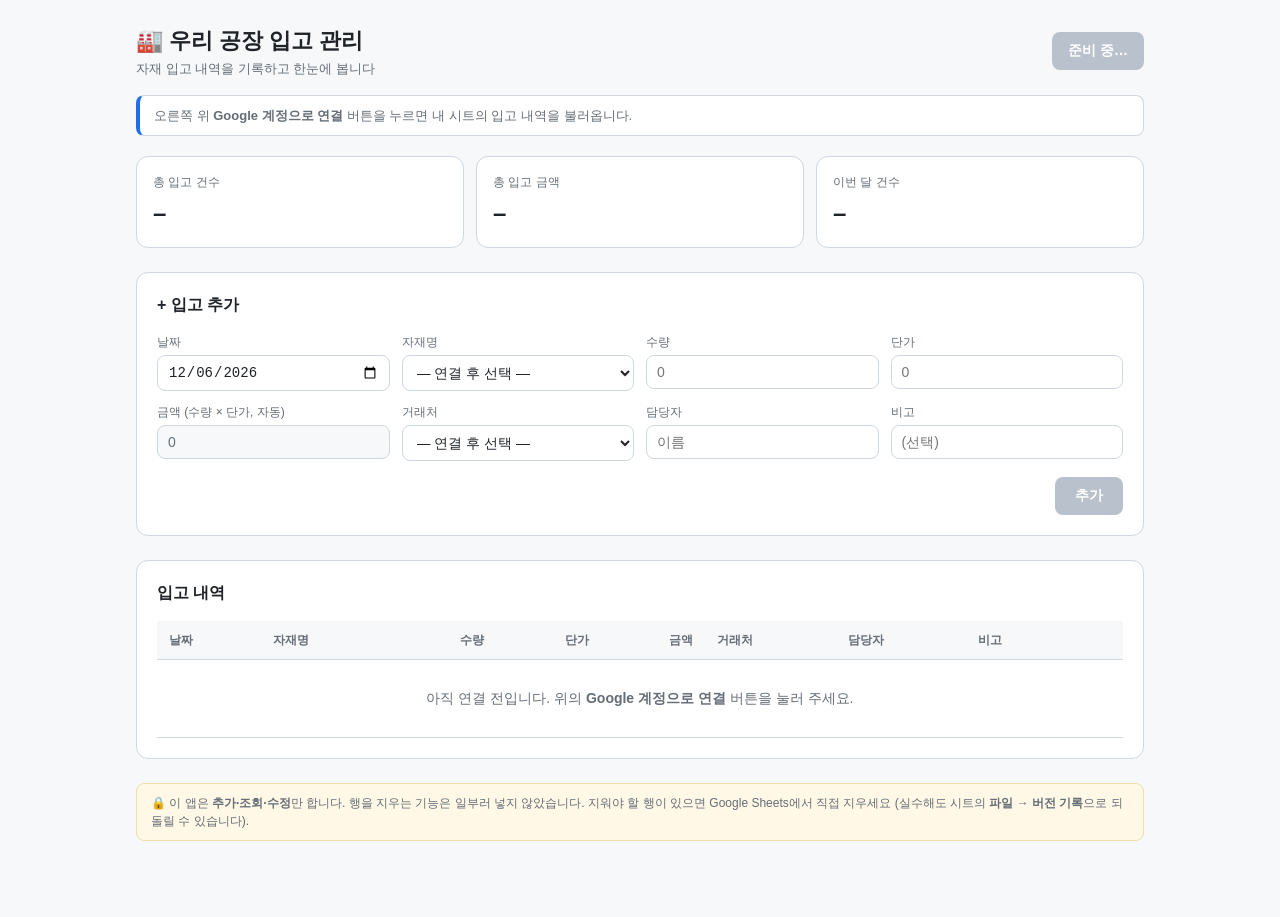
==== index.html @ 7634512f "입고 관리 화면과 Google Sheets 연동(조회·추가·수정) 구현 - index.html / style.css: 화면 스케치를 바탕으로 입력 폼·요약 카드·입고 내역 표 구성" ====
<!DOCTYPE html>
<html lang="ko">
<head>
  <meta charset="UTF-8" />
  <meta name="viewport" content="width=device-width, initial-scale=1.0" />
  <title>우리 공장 입고 관리</title>
  <link rel="stylesheet" href="style.css" />
</head>
<body>
  <div class="wrap">

    <header>
      <div>
        <h1>🏭 우리 공장 입고 관리</h1>
        <p>자재 입고 내역을 기록하고 한눈에 봅니다</p>
      </div>
      <button class="btn-connect" type="button" id="btn-connect" disabled>준비 중…</button>
    </header>

    <!-- 상태 안내줄: 로그인/저장/오류 상황을 여기에 한국어로 보여 줍니다 -->
    <div class="status" id="status">
      오른쪽 위 <b>Google 계정으로 연결</b> 버튼을 누르면 내 시트의 입고 내역을 불러옵니다.
    </div>

    <!-- 요약 -->
    <section class="summary">
      <div class="stat"><div class="label">총 입고 건수</div><div class="value" id="stat-count">–</div></div>
      <div class="stat"><div class="label">총 입고 금액</div><div class="value" id="stat-amount">–</div></div>
      <div class="stat"><div class="label">이번 달 건수</div><div class="value" id="stat-month">–</div></div>
    </section>

    <!-- 입력 폼 (입고기록 탭의 열 구조와 동일) -->
    <section class="card">
      <h2>+ 입고 추가</h2>
      <div class="form-grid">
        <div class="field">
          <label for="f-date">날짜</label>
          <input id="f-date" type="date" />
        </div>
        <div class="field">
          <label for="f-item">자재명</label>
          <select id="f-item"><option value="">— 연결 후 선택 —</option></select>
        </div>
        <div class="field">
          <label for="f-qty">수량 <span class="unit" id="f-unit"></span></label>
          <input id="f-qty" type="number" min="0" step="1" placeholder="0" />
        </div>
        <div class="field">
          <label for="f-price">단가</label>
          <input id="f-price" type="number" min="0" step="1" placeholder="0" />
        </div>
        <div class="field readonly">
          <label for="f-amount">금액 (수량 × 단가, 자동)</label>
          <input id="f-amount" type="text" value="0" readonly tabindex="-1" />
        </div>
        <div class="field">
          <label for="f-vendor">거래처</label>
          <select id="f-vendor"><option value="">— 연결 후 선택 —</option></select>
        </div>
        <div class="field">
          <label for="f-mgr">담당자</label>
          <input id="f-mgr" type="text" list="mgr-list" placeholder="이름" />
          <datalist id="mgr-list"></datalist>
        </div>
        <div class="field">
          <label for="f-note">비고</label>
          <input id="f-note" type="text" placeholder="(선택)" />
        </div>
      </div>
      <div class="form-actions">
        <span class="form-msg" id="form-msg"></span>
        <button class="btn-add" type="button" id="btn-add" disabled>추가</button>
      </div>
    </section>

    <!-- 표 -->
    <section class="card">
      <h2>입고 내역 <span class="muted" id="row-count"></span></h2>
      <div class="table-scroll">
        <table id="tbl">
          <thead>
            <tr>
              <th>날짜</th><th>자재명</th><th class="num">수량</th>
              <th class="num">단가</th><th class="num">금액</th>
              <th>거래처</th><th>담당자</th><th>비고</th><th></th>
            </tr>
          </thead>
          <tbody id="tbody">
            <tr class="empty-row"><td colspan="9">아직 연결 전입니다. 위의 <b>Google 계정으로 연결</b> 버튼을 눌러 주세요.</td></tr>
          </tbody>
        </table>
      </div>
    </section>

    <p class="note">
      🔒 이 앱은 <b>추가·조회·수정</b>만 합니다. 행을 지우는 기능은 일부러 넣지 않았습니다.
      지워야 할 행이 있으면 Google Sheets에서 직접 지우세요 (실수해도 시트의 <b>파일 → 버전 기록</b>으로 되돌릴 수 있습니다).
    </p>

  </div>

  <!-- 내 코드를 먼저 읽어 둡니다 (Google 라이브러리가 부를 함수들이 여기 들어 있습니다) -->
  <script src="config.js"></script>
  <script src="app.js"></script>

  <!-- Google 라이브러리는 마지막에 — 로드가 끝나면 위에서 정의한 함수를 부릅니다 -->
  <script src="https://apis.google.com/js/api.js" onload="gapiLoaded()"></script>
  <script src="https://accounts.google.com/gsi/client" onload="gisLoaded()"></script>
</body>
</html>
---- style.css ----
/* ============================================================
   style.css — 화면 꾸미기 (순수 CSS)
   ============================================================ */

:root {
  --blue: #1f6feb;
  --blue-dark: #1a5fd0;
  --ink: #1f2328;
  --muted: #656d76;
  --line: #d0d7de;
  --bg: #f6f8fa;
  --card: #ffffff;
  --green: #1a7f37;
  --red: #cf222e;
}

* { box-sizing: border-box; }

body {
  margin: 0;
  font-family: -apple-system, "Apple SD Gothic Neo", "Malgun Gothic", "맑은 고딕", sans-serif;
  color: var(--ink);
  background: var(--bg);
  line-height: 1.5;
}

.wrap { max-width: 1040px; margin: 0 auto; padding: 24px 16px 64px; }
.muted { color: var(--muted); font-weight: 400; font-size: 12px; }

/* ---- 헤더 ---- */
header {
  display: flex; align-items: center; justify-content: space-between;
  gap: 12px; flex-wrap: wrap; margin-bottom: 16px;
}
header h1 { font-size: 22px; margin: 0; }
header p { margin: 2px 0 0; color: var(--muted); font-size: 13px; }

.btn-connect {
  background: var(--blue); color: #fff; border: none; border-radius: 8px;
  padding: 10px 16px; font-size: 14px; font-weight: 600; cursor: pointer;
}
.btn-connect:hover:not(:disabled) { background: var(--blue-dark); }
.btn-connect:disabled { background: #b9c2cc; cursor: default; }
.btn-connect.connected { background: #fff; color: var(--green); border: 1px solid var(--line); }

/* ---- 상태 안내줄 ---- */
.status {
  background: #fff; border: 1px solid var(--line); border-left: 4px solid var(--blue);
  border-radius: 8px; padding: 10px 14px; font-size: 13px; color: var(--muted);
  margin-bottom: 20px;
}
.status.ok { border-left-color: var(--green); color: var(--green); }
.status.error { border-left-color: var(--red); color: var(--red); background: #fff5f5; }
.status.busy { border-left-color: #bf8700; color: #8a6100; background: #fff8e6; }

/* ---- 요약 카드 ---- */
.summary { display: grid; grid-template-columns: repeat(3, 1fr); gap: 12px; margin-bottom: 24px; }
.stat { background: var(--card); border: 1px solid var(--line); border-radius: 12px; padding: 16px; }
.stat .label { font-size: 12px; color: var(--muted); }
.stat .value { font-size: 24px; font-weight: 700; margin-top: 4px; }

/* ---- 공통 카드 ---- */
.card {
  background: var(--card); border: 1px solid var(--line); border-radius: 12px;
  padding: 20px; margin-bottom: 24px;
}
.card h2 { font-size: 16px; margin: 0 0 16px; }

/* ---- 입력 폼 ---- */
.form-grid { display: grid; grid-template-columns: repeat(4, 1fr); gap: 12px; }
.field { display: flex; flex-direction: column; gap: 4px; }
.field label { font-size: 12px; color: var(--muted); }
.field .unit { color: var(--blue); font-weight: 600; }
.field input, .field select {
  padding: 8px 10px; border: 1px solid var(--line); border-radius: 8px; font-size: 14px;
  background: #fff; color: var(--ink); width: 100%;
}
.field input:disabled, .field select:disabled { background: var(--bg); color: #9aa4ae; }
.field.readonly input { background: var(--bg); color: var(--muted); }

.form-actions { margin-top: 16px; text-align: right; }
.form-msg { font-size: 13px; margin-right: 12px; }
.form-msg.ok { color: var(--green); }
.form-msg.error { color: var(--red); }

.btn-add {
  background: var(--blue); color: #fff; border: none; border-radius: 8px;
  padding: 10px 20px; font-size: 14px; font-weight: 600; cursor: pointer;
}
.btn-add:hover:not(:disabled) { background: var(--blue-dark); }
.btn-add:disabled { background: #b9c2cc; cursor: default; }

/* ---- 표 ---- */
.table-scroll { overflow-x: auto; }
table { width: 100%; border-collapse: collapse; font-size: 14px; min-width: 820px; }
th, td { text-align: left; padding: 10px 12px; border-bottom: 1px solid var(--line); white-space: nowrap; }
th { background: var(--bg); font-size: 12px; color: var(--muted); font-weight: 600; }
td.num, th.num { text-align: right; }
tbody tr:hover { background: #fbfcfd; }
.empty-row td { color: var(--muted); text-align: center; padding: 28px 12px; }

/* 수정 중인 행 */
tr.editing { background: #f2f7ff; }
tr.editing td { padding: 6px 8px; }
tr.editing input, tr.editing select {
  padding: 6px 8px; border: 1px solid var(--line); border-radius: 6px;
  font-size: 13px; width: 100%; min-width: 90px; background: #fff; color: var(--ink);
}
tr.editing input.num { text-align: right; }
tr.editing td.amount-cell { text-align: right; color: var(--muted); font-size: 13px; }

.btn-edit {
  background: #fff; border: 1px solid var(--line); border-radius: 6px;
  padding: 4px 12px; font-size: 13px; cursor: pointer; color: var(--ink);
}
.btn-edit:hover:not(:disabled) { border-color: var(--blue); color: var(--blue); }
.btn-edit:disabled { color: #b9c2cc; cursor: default; }
.btn-save {
  background: var(--blue); color: #fff; border: none; border-radius: 6px;
  padding: 5px 12px; font-size: 13px; cursor: pointer; margin-right: 4px;
}
.btn-save:hover:not(:disabled) { background: var(--blue-dark); }
.btn-cancel {
  background: #fff; border: 1px solid var(--line); border-radius: 6px;
  padding: 4px 10px; font-size: 13px; cursor: pointer; color: var(--muted);
}

.note {
  font-size: 12px; color: var(--muted); background: #fff8e6;
  border: 1px solid #f0e0a8; border-radius: 8px; padding: 10px 14px;
}

@media (max-width: 720px) {
  .summary { grid-template-columns: 1fr; }
  .form-grid { grid-template-columns: 1fr 1fr; }
}
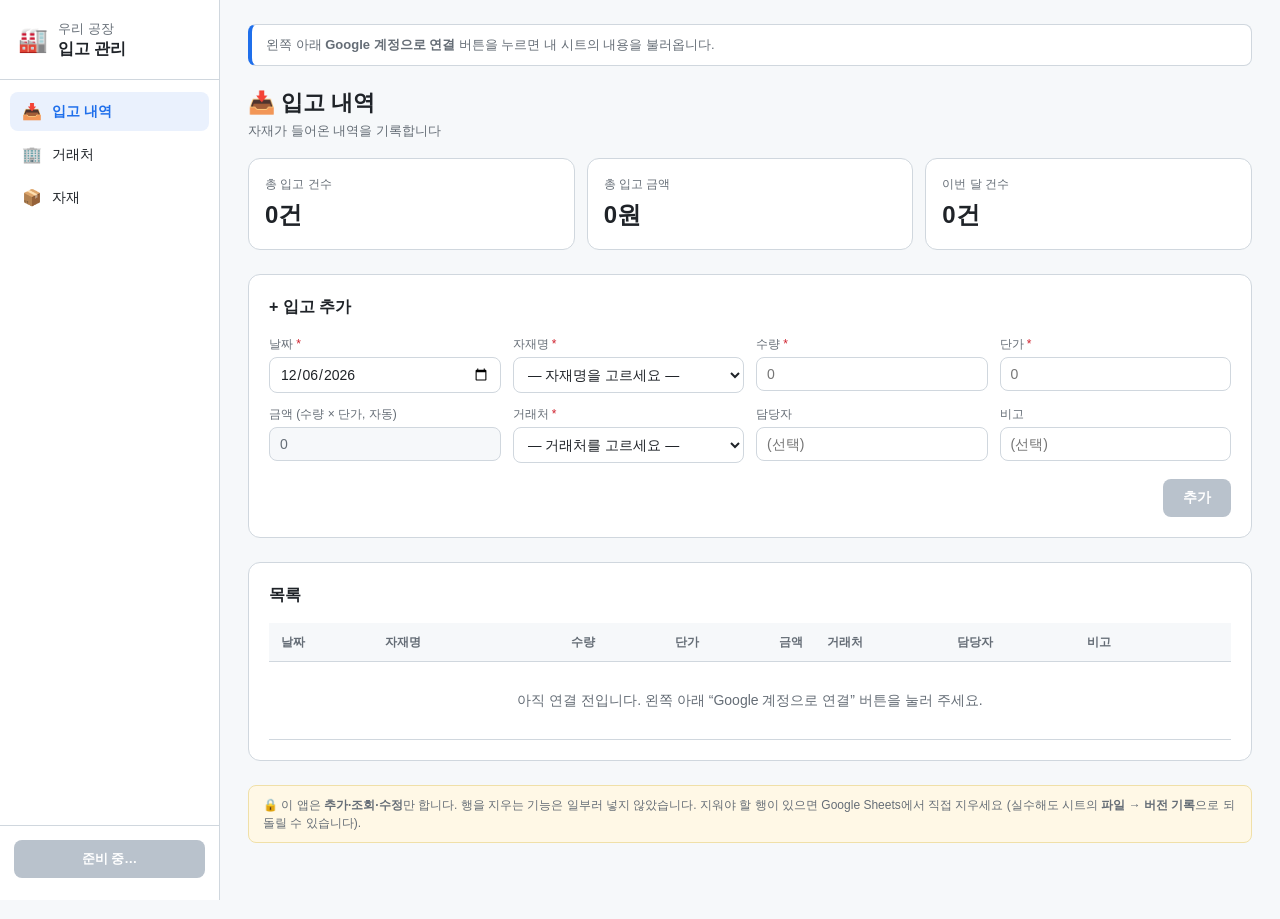
==== commit 74864f62: "사이드바 추가 및 거래처·자재 관리 화면 신설 - 왼쪽 사이드바로 입고 내역 / 거래처 / 자재 3개 화면 전환 - 거래처(6열)·자재(4열) 탭도 조회·추가·수정 지원 - 화면별" ====
--- a/index.html
+++ b/index.html
@@ -7,95 +7,40 @@
   <link rel="stylesheet" href="style.css" />
 </head>
 <body>
-  <div class="wrap">
+  <div class="layout">
 
-    <header>
-      <div>
-        <h1>🏭 우리 공장 입고 관리</h1>
-        <p>자재 입고 내역을 기록하고 한눈에 봅니다</p>
+    <!-- ===== 왼쪽 사이드바 ===== -->
+    <aside class="sidebar">
+      <div class="brand">
+        <span class="brand-icon">🏭</span>
+        <span class="brand-text">우리 공장<br /><b>입고 관리</b></span>
       </div>
-      <button class="btn-connect" type="button" id="btn-connect" disabled>준비 중…</button>
-    </header>
 
-    <!-- 상태 안내줄: 로그인/저장/오류 상황을 여기에 한국어로 보여 줍니다 -->
-    <div class="status" id="status">
-      오른쪽 위 <b>Google 계정으로 연결</b> 버튼을 누르면 내 시트의 입고 내역을 불러옵니다.
-    </div>
+      <!-- 메뉴는 app.js가 만듭니다 (시트 탭 3개에 맞춰서) -->
+      <nav class="nav" id="nav"></nav>
 
-    <!-- 요약 -->
-    <section class="summary">
-      <div class="stat"><div class="label">총 입고 건수</div><div class="value" id="stat-count">–</div></div>
-      <div class="stat"><div class="label">총 입고 금액</div><div class="value" id="stat-amount">–</div></div>
-      <div class="stat"><div class="label">이번 달 건수</div><div class="value" id="stat-month">–</div></div>
-    </section>
+      <div class="sidebar-foot">
+        <button class="btn-connect" type="button" id="btn-connect" disabled>준비 중…</button>
+        <p class="sidebar-note" id="account-note"></p>
+      </div>
+    </aside>
 
-    <!-- 입력 폼 (입고기록 탭의 열 구조와 동일) -->
-    <section class="card">
-      <h2>+ 입고 추가</h2>
-      <div class="form-grid">
-        <div class="field">
-          <label for="f-date">날짜</label>
-          <input id="f-date" type="date" />
-        </div>
-        <div class="field">
-          <label for="f-item">자재명</label>
-          <select id="f-item"><option value="">— 연결 후 선택 —</option></select>
-        </div>
-        <div class="field">
-          <label for="f-qty">수량 <span class="unit" id="f-unit"></span></label>
-          <input id="f-qty" type="number" min="0" step="1" placeholder="0" />
-        </div>
-        <div class="field">
-          <label for="f-price">단가</label>
-          <input id="f-price" type="number" min="0" step="1" placeholder="0" />
-        </div>
-        <div class="field readonly">
-          <label for="f-amount">금액 (수량 × 단가, 자동)</label>
-          <input id="f-amount" type="text" value="0" readonly tabindex="-1" />
-        </div>
-        <div class="field">
-          <label for="f-vendor">거래처</label>
-          <select id="f-vendor"><option value="">— 연결 후 선택 —</option></select>
-        </div>
-        <div class="field">
-          <label for="f-mgr">담당자</label>
-          <input id="f-mgr" type="text" list="mgr-list" placeholder="이름" />
-          <datalist id="mgr-list"></datalist>
-        </div>
-        <div class="field">
-          <label for="f-note">비고</label>
-          <input id="f-note" type="text" placeholder="(선택)" />
-        </div>
+    <!-- ===== 오른쪽 본문 ===== -->
+    <main class="main">
+      <!-- 상태 안내줄: 로그인·저장·오류 상황을 여기에 보여 줍니다 -->
+      <div class="status" id="status">
+        왼쪽 아래 <b>Google 계정으로 연결</b> 버튼을 누르면 내 시트의 내용을 불러옵니다.
       </div>
-      <div class="form-actions">
-        <span class="form-msg" id="form-msg"></span>
-        <button class="btn-add" type="button" id="btn-add" disabled>추가</button>
-      </div>
-    </section>
 
-    <!-- 표 -->
-    <section class="card">
-      <h2>입고 내역 <span class="muted" id="row-count"></span></h2>
-      <div class="table-scroll">
-        <table id="tbl">
-          <thead>
-            <tr>
-              <th>날짜</th><th>자재명</th><th class="num">수량</th>
-              <th class="num">단가</th><th class="num">금액</th>
-              <th>거래처</th><th>담당자</th><th>비고</th><th></th>
-            </tr>
-          </thead>
-          <tbody id="tbody">
-            <tr class="empty-row"><td colspan="9">아직 연결 전입니다. 위의 <b>Google 계정으로 연결</b> 버튼을 눌러 주세요.</td></tr>
-          </tbody>
-        </table>
-      </div>
-    </section>
+      <!-- 화면 3개(입고 내역 / 거래처 / 자재)는 app.js가 만듭니다 -->
+      <div id="views"></div>
 
-    <p class="note">
-      🔒 이 앱은 <b>추가·조회·수정</b>만 합니다. 행을 지우는 기능은 일부러 넣지 않았습니다.
-      지워야 할 행이 있으면 Google Sheets에서 직접 지우세요 (실수해도 시트의 <b>파일 → 버전 기록</b>으로 되돌릴 수 있습니다).
-    </p>
+      <p class="note">
+        🔒 이 앱은 <b>추가·조회·수정</b>만 합니다. 행을 지우는 기능은 일부러 넣지 않았습니다.
+        지워야 할 행이 있으면 Google Sheets에서 직접 지우세요
+        (실수해도 시트의 <b>파일 → 버전 기록</b>으로 되돌릴 수 있습니다).
+      </p>
+    </main>
 
   </div>
 
@@ -103,7 +48,7 @@
   <script src="config.js"></script>
   <script src="app.js"></script>
 
-  <!-- Google 라이브러리는 마지막에 — 로드가 끝나면 위에서 정의한 함수를 부릅니다 -->
+  <!-- Google 라이브러리는 마지막에 -->
   <script src="https://apis.google.com/js/api.js" onload="gapiLoaded()"></script>
   <script src="https://accounts.google.com/gsi/client" onload="gisLoaded()"></script>
 </body>
--- a/style.css
+++ b/style.css
@@ -1,15 +1,18 @@
 /* ============================================================
    style.css — 화면 꾸미기 (순수 CSS)
+   왼쪽 사이드바 + 오른쪽 본문 구조
    ============================================================ */
 
 :root {
   --blue: #1f6feb;
   --blue-dark: #1a5fd0;
+  --blue-soft: #eaf1fd;
   --ink: #1f2328;
   --muted: #656d76;
   --line: #d0d7de;
   --bg: #f6f8fa;
   --card: #ffffff;
+  --side: #ffffff;
   --green: #1a7f37;
   --red: #cf222e;
 }
@@ -24,24 +27,61 @@
   line-height: 1.5;
 }
 
-.wrap { max-width: 1040px; margin: 0 auto; padding: 24px 16px 64px; }
 .muted { color: var(--muted); font-weight: 400; font-size: 12px; }
+.req { color: var(--red); }
 
-/* ---- 헤더 ---- */
-header {
-  display: flex; align-items: center; justify-content: space-between;
-  gap: 12px; flex-wrap: wrap; margin-bottom: 16px;
+/* ---- 전체 배치 ---- */
+.layout { display: flex; min-height: 100vh; align-items: stretch; }
+
+/* ---- 왼쪽 사이드바 ---- */
+.sidebar {
+  width: 220px; flex: 0 0 220px;
+  background: var(--side); border-right: 1px solid var(--line);
+  display: flex; flex-direction: column;
+  position: sticky; top: 0; height: 100vh;
 }
-header h1 { font-size: 22px; margin: 0; }
-header p { margin: 2px 0 0; color: var(--muted); font-size: 13px; }
+
+.brand {
+  display: flex; align-items: center; gap: 10px;
+  padding: 20px 18px; border-bottom: 1px solid var(--line);
+}
+.brand-icon { font-size: 24px; }
+.brand-text { font-size: 13px; color: var(--muted); line-height: 1.35; }
+.brand-text b { display: block; font-size: 16px; color: var(--ink); }
+
+.nav { padding: 12px 10px; display: flex; flex-direction: column; gap: 4px; flex: 1; }
+.nav-item {
+  display: flex; align-items: center; gap: 10px;
+  width: 100%; text-align: left;
+  padding: 10px 12px; border: none; border-radius: 8px;
+  background: transparent; color: var(--ink);
+  font-size: 14px; font-family: inherit; cursor: pointer;
+}
+.nav-item:hover { background: var(--bg); }
+.nav-item.active { background: var(--blue-soft); color: var(--blue); font-weight: 600; }
+.nav-icon { font-size: 16px; }
+.nav-label { flex: 1; }
+.nav-count { font-size: 12px; color: var(--muted); }
+.nav-item.active .nav-count { color: var(--blue); }
+
+.sidebar-foot { padding: 14px; border-top: 1px solid var(--line); }
+.sidebar-note { margin: 8px 0 0; font-size: 11px; color: var(--muted); }
 
 .btn-connect {
+  width: 100%;
   background: var(--blue); color: #fff; border: none; border-radius: 8px;
-  padding: 10px 16px; font-size: 14px; font-weight: 600; cursor: pointer;
+  padding: 10px 12px; font-size: 13px; font-weight: 600; font-family: inherit; cursor: pointer;
 }
 .btn-connect:hover:not(:disabled) { background: var(--blue-dark); }
 .btn-connect:disabled { background: #b9c2cc; cursor: default; }
 .btn-connect.connected { background: #fff; color: var(--green); border: 1px solid var(--line); }
+
+/* ---- 오른쪽 본문 ---- */
+.main { flex: 1; min-width: 0; padding: 24px 28px 64px; max-width: 1100px; }
+
+.view-head { margin-bottom: 18px; }
+.view-head h1 { font-size: 22px; margin: 0; }
+.view-head p { margin: 2px 0 0; color: var(--muted); font-size: 13px; }
 
 /* ---- 상태 안내줄 ---- */
 .status {
@@ -73,7 +113,7 @@
 .field .unit { color: var(--blue); font-weight: 600; }
 .field input, .field select {
   padding: 8px 10px; border: 1px solid var(--line); border-radius: 8px; font-size: 14px;
-  background: #fff; color: var(--ink); width: 100%;
+  background: #fff; color: var(--ink); width: 100%; font-family: inherit;
 }
 .field input:disabled, .field select:disabled { background: var(--bg); color: #9aa4ae; }
 .field.readonly input { background: var(--bg); color: var(--muted); }
@@ -85,44 +125,43 @@
 
 .btn-add {
   background: var(--blue); color: #fff; border: none; border-radius: 8px;
-  padding: 10px 20px; font-size: 14px; font-weight: 600; cursor: pointer;
+  padding: 10px 20px; font-size: 14px; font-weight: 600; font-family: inherit; cursor: pointer;
 }
 .btn-add:hover:not(:disabled) { background: var(--blue-dark); }
 .btn-add:disabled { background: #b9c2cc; cursor: default; }
 
 /* ---- 표 ---- */
 .table-scroll { overflow-x: auto; }
-table { width: 100%; border-collapse: collapse; font-size: 14px; min-width: 820px; }
+table { width: 100%; border-collapse: collapse; font-size: 14px; }
 th, td { text-align: left; padding: 10px 12px; border-bottom: 1px solid var(--line); white-space: nowrap; }
 th { background: var(--bg); font-size: 12px; color: var(--muted); font-weight: 600; }
 td.num, th.num { text-align: right; }
 tbody tr:hover { background: #fbfcfd; }
-.empty-row td { color: var(--muted); text-align: center; padding: 28px 12px; }
+.empty-row td { color: var(--muted); text-align: center; padding: 28px 12px; white-space: normal; }
 
-/* 수정 중인 행 */
 tr.editing { background: #f2f7ff; }
 tr.editing td { padding: 6px 8px; }
 tr.editing input, tr.editing select {
   padding: 6px 8px; border: 1px solid var(--line); border-radius: 6px;
-  font-size: 13px; width: 100%; min-width: 90px; background: #fff; color: var(--ink);
+  font-size: 13px; width: 100%; min-width: 92px; background: #fff; color: var(--ink); font-family: inherit;
 }
 tr.editing input.num { text-align: right; }
 tr.editing td.amount-cell { text-align: right; color: var(--muted); font-size: 13px; }
 
 .btn-edit {
   background: #fff; border: 1px solid var(--line); border-radius: 6px;
-  padding: 4px 12px; font-size: 13px; cursor: pointer; color: var(--ink);
+  padding: 4px 12px; font-size: 13px; font-family: inherit; cursor: pointer; color: var(--ink);
 }
 .btn-edit:hover:not(:disabled) { border-color: var(--blue); color: var(--blue); }
 .btn-edit:disabled { color: #b9c2cc; cursor: default; }
 .btn-save {
   background: var(--blue); color: #fff; border: none; border-radius: 6px;
-  padding: 5px 12px; font-size: 13px; cursor: pointer; margin-right: 4px;
+  padding: 5px 12px; font-size: 13px; font-family: inherit; cursor: pointer; margin-right: 4px;
 }
 .btn-save:hover:not(:disabled) { background: var(--blue-dark); }
 .btn-cancel {
   background: #fff; border: 1px solid var(--line); border-radius: 6px;
-  padding: 4px 10px; font-size: 13px; cursor: pointer; color: var(--muted);
+  padding: 4px 10px; font-size: 13px; font-family: inherit; cursor: pointer; color: var(--muted);
 }
 
 .note {
@@ -130,7 +169,20 @@
   border: 1px solid #f0e0a8; border-radius: 8px; padding: 10px 14px;
 }
 
-@media (max-width: 720px) {
+/* ---- 좁은 화면: 사이드바를 위쪽 가로 메뉴로 ---- */
+@media (max-width: 900px) {
+  .layout { flex-direction: column; }
+  .sidebar {
+    width: auto; flex: none; height: auto; position: static;
+    border-right: none; border-bottom: 1px solid var(--line);
+  }
+  .brand { padding: 14px 16px; border-bottom: none; }
+  .nav { flex-direction: row; overflow-x: auto; padding: 0 12px 10px; }
+  .nav-item { white-space: nowrap; }
+  .sidebar-foot { border-top: none; padding: 0 16px 14px; }
+  .btn-connect { width: auto; padding: 9px 16px; }
+  .sidebar-note { display: none; }
+  .main { padding: 20px 16px 56px; }
   .summary { grid-template-columns: 1fr; }
   .form-grid { grid-template-columns: 1fr 1fr; }
 }
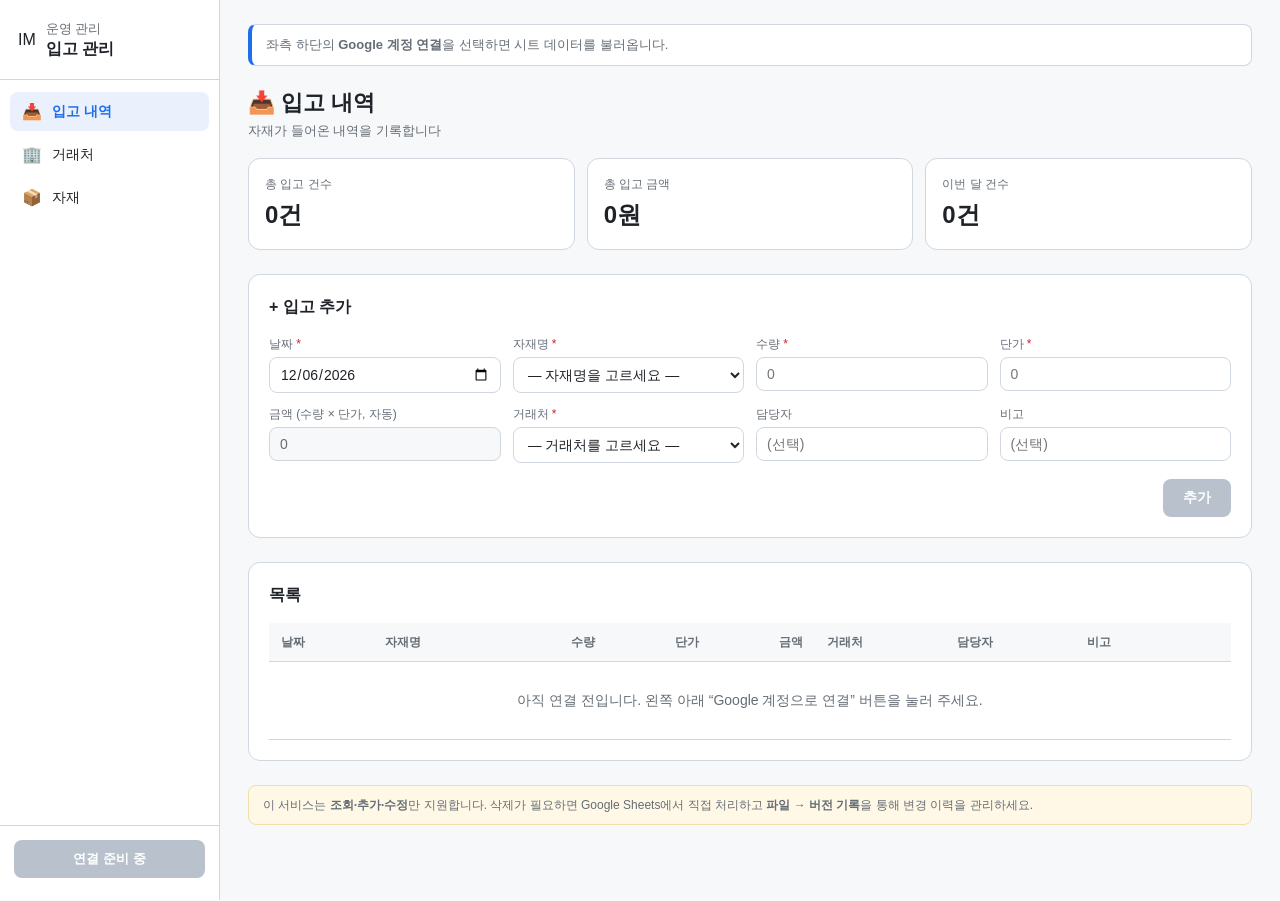
==== commit 025a8cb4: "Refine dashboard structure for a professional interface" ====
--- a/index.html
+++ b/index.html
@@ -3,53 +3,42 @@
 <head>
   <meta charset="UTF-8" />
   <meta name="viewport" content="width=device-width, initial-scale=1.0" />
-  <title>우리 공장 입고 관리</title>
+  <title>입고 관리</title>
   <link rel="stylesheet" href="style.css" />
 </head>
 <body>
   <div class="layout">
-
-    <!-- ===== 왼쪽 사이드바 ===== -->
     <aside class="sidebar">
       <div class="brand">
-        <span class="brand-icon">🏭</span>
-        <span class="brand-text">우리 공장<br /><b>입고 관리</b></span>
+        <span class="brand-mark" aria-hidden="true">IM</span>
+        <span class="brand-text">운영 관리<b>입고 관리</b></span>
       </div>
 
-      <!-- 메뉴는 app.js가 만듭니다 (시트 탭 3개에 맞춰서) -->
-      <nav class="nav" id="nav"></nav>
+      <nav class="nav" id="nav" aria-label="주요 메뉴"></nav>
 
       <div class="sidebar-foot">
-        <button class="btn-connect" type="button" id="btn-connect" disabled>준비 중…</button>
+        <button class="btn-connect" type="button" id="btn-connect" disabled>연결 준비 중</button>
         <p class="sidebar-note" id="account-note"></p>
       </div>
     </aside>
 
-    <!-- ===== 오른쪽 본문 ===== -->
     <main class="main">
-      <!-- 상태 안내줄: 로그인·저장·오류 상황을 여기에 보여 줍니다 -->
       <div class="status" id="status">
-        왼쪽 아래 <b>Google 계정으로 연결</b> 버튼을 누르면 내 시트의 내용을 불러옵니다.
+        좌측 하단의 <b>Google 계정 연결</b>을 선택하면 시트 데이터를 불러옵니다.
       </div>
 
-      <!-- 화면 3개(입고 내역 / 거래처 / 자재)는 app.js가 만듭니다 -->
       <div id="views"></div>
 
       <p class="note">
-        🔒 이 앱은 <b>추가·조회·수정</b>만 합니다. 행을 지우는 기능은 일부러 넣지 않았습니다.
-        지워야 할 행이 있으면 Google Sheets에서 직접 지우세요
-        (실수해도 시트의 <b>파일 → 버전 기록</b>으로 되돌릴 수 있습니다).
+        이 서비스는 <b>조회·추가·수정</b>만 지원합니다. 삭제가 필요하면 Google Sheets에서 직접 처리하고
+        <b>파일 → 버전 기록</b>을 통해 변경 이력을 관리하세요.
       </p>
     </main>
-
   </div>
 
-  <!-- 내 코드를 먼저 읽어 둡니다 (Google 라이브러리가 부를 함수들이 여기 들어 있습니다) -->
   <script src="config.js"></script>
   <script src="app.js"></script>
-
-  <!-- Google 라이브러리는 마지막에 -->
   <script src="https://apis.google.com/js/api.js" onload="gapiLoaded()"></script>
   <script src="https://accounts.google.com/gsi/client" onload="gisLoaded()"></script>
 </body>
-</html>
+</html>
